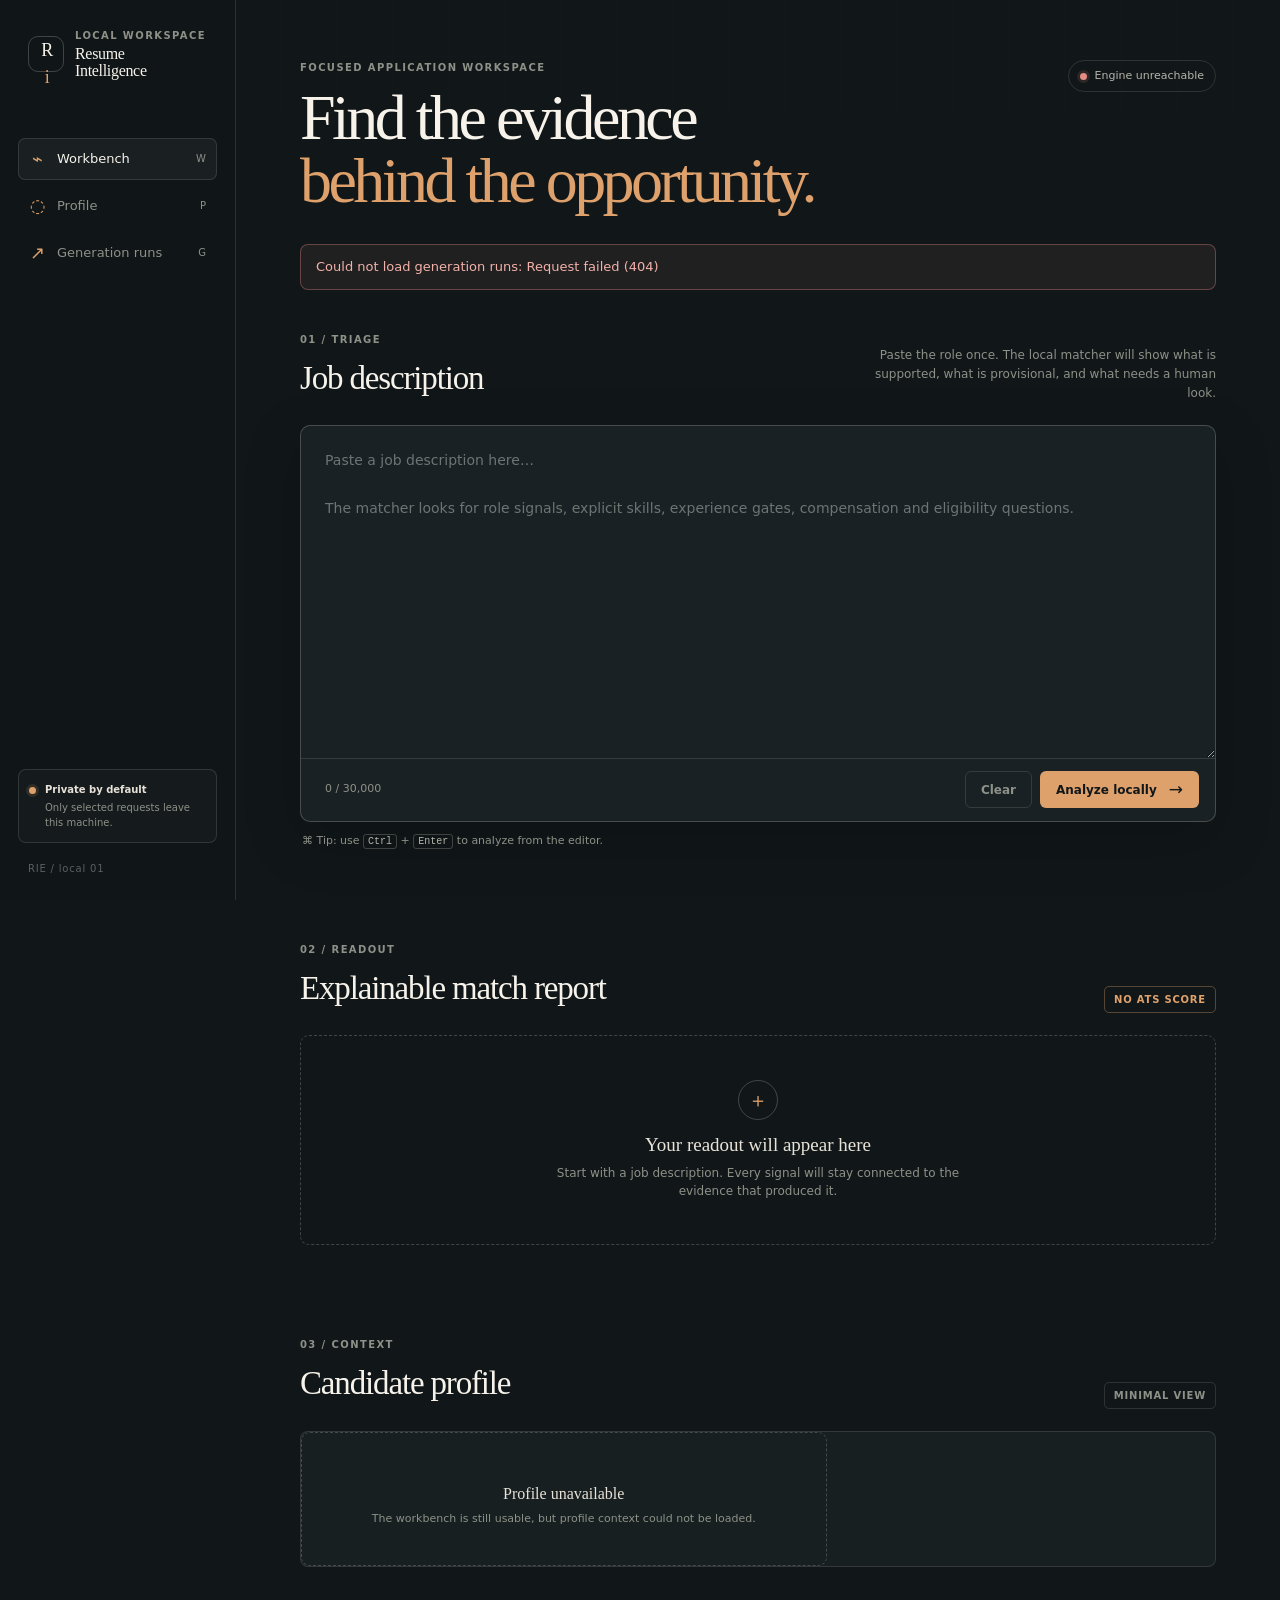
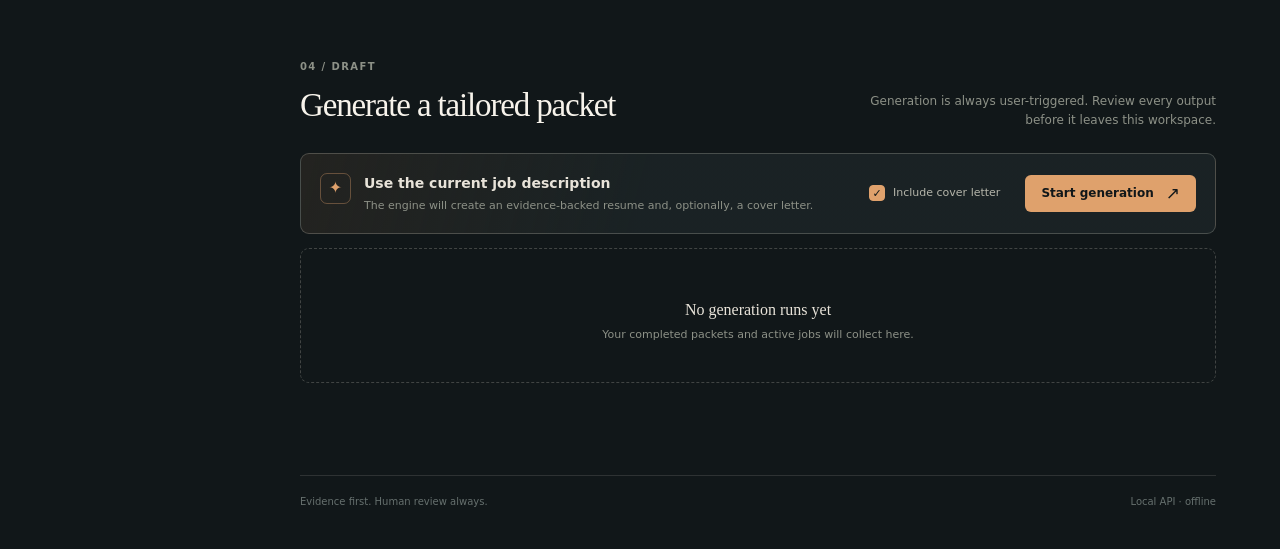
==== web/index.html @ ee282b40 "feat: snapshot October product layer before rie/ re-architecture Full working state: web workbench (" ====
<!doctype html>
<html lang="en">
  <head>
    <meta charset="utf-8" />
    <meta name="viewport" content="width=device-width, initial-scale=1" />
    <meta name="description" content="A local, evidence-backed resume workbench." />
    <title>Resume Intelligence Engine</title>
    <link rel="stylesheet" href="styles.css?v=20261024-4" />
    <script src="app.js?v=20261024-4" defer></script>
  </head>
  <body>
    <a class="skip-link" href="#main-content">Skip to workbench</a>
    <div class="app-shell">
      <aside class="sidebar" aria-label="Workspace navigation">
        <div class="brand-lockup">
          <div class="brand-mark" aria-hidden="true">R<span>i</span></div>
          <div>
            <p class="eyebrow">Local workspace</p>
            <p class="brand-name">Resume<br />Intelligence</p>
          </div>
        </div>

        <nav class="primary-nav" aria-label="Primary">
          <a class="nav-link is-active" href="#workbench" data-scroll-target="workbench">
            <span class="nav-icon" aria-hidden="true">⌁</span>
            <span>Workbench</span>
            <span class="nav-key" aria-hidden="true">W</span>
          </a>
          <a class="nav-link" href="#profile" data-scroll-target="profile">
            <span class="nav-icon" aria-hidden="true">◌</span>
            <span>Profile</span>
            <span class="nav-key" aria-hidden="true">P</span>
          </a>
          <a class="nav-link" href="#runs" data-scroll-target="runs">
            <span class="nav-icon" aria-hidden="true">↗</span>
            <span>Generation runs</span>
            <span class="nav-key" aria-hidden="true">G</span>
          </a>
        </nav>

        <div class="sidebar-foot">
          <div class="privacy-note">
            <span class="status-dot status-dot--quiet" aria-hidden="true"></span>
            <div>
              <p class="label">Private by default</p>
              <p>Only selected requests leave this machine.</p>
            </div>
          </div>
          <p class="sidebar-version">RIE / local 01</p>
        </div>
      </aside>

      <main id="main-content" class="main-content">
        <header class="topbar">
          <div>
            <p class="eyebrow">Focused application workspace</p>
            <h1>Find the evidence<br /><em>behind the opportunity.</em></h1>
          </div>
          <div class="health-pill" id="health-pill" role="status" aria-live="polite">
            <span class="status-dot status-dot--loading" aria-hidden="true"></span>
            <span id="health-label">Checking local engine…</span>
          </div>
        </header>

        <div id="global-message" class="message-region" role="alert" aria-live="assertive" hidden></div>

        <section id="workbench" class="workbench-section" aria-labelledby="workbench-title">
          <div class="section-heading">
            <div>
              <p class="section-index">01 / Triage</p>
              <h2 id="workbench-title">Job description</h2>
            </div>
            <p class="section-aside">Paste the role once. The local matcher will show what is supported, what is provisional, and what needs a human look.</p>
          </div>

          <form id="job-form" class="job-form">
            <label for="job-description" class="sr-only">Job description</label>
            <textarea id="job-description" name="job_description" rows="12" maxlength="30000" placeholder="Paste a job description here…&#10;&#10;The matcher looks for role signals, explicit skills, experience gates, compensation and eligibility questions." required></textarea>
            <div class="form-footer">
              <span class="character-count" id="character-count">0 / 30,000</span>
              <div class="form-actions">
                <button class="button button--quiet" id="clear-job" type="button">Clear</button>
                <button class="button button--primary" id="analyze-button" type="submit">
                  <span>Analyze locally</span>
                  <span class="button-arrow" aria-hidden="true">→</span>
                </button>
              </div>
            </div>
          </form>
          <p class="form-hint"><span aria-hidden="true">⌘</span> Tip: use <kbd>Ctrl</kbd> + <kbd>Enter</kbd> to analyze from the editor.</p>
        </section>

        <section id="match-report" class="report-section" aria-labelledby="report-title">
          <div class="section-heading">
            <div>
              <p class="section-index">02 / Readout</p>
              <h2 id="report-title">Explainable match report</h2>
            </div>
            <span class="section-badge">No ATS score</span>
          </div>
          <div id="report-content" class="report-content">
            <div class="empty-state">
              <div class="empty-glyph" aria-hidden="true">＋</div>
              <h3>Your readout will appear here</h3>
              <p>Start with a job description. Every signal will stay connected to the evidence that produced it.</p>
            </div>
          </div>
        </section>

        <section id="profile" class="profile-section" aria-labelledby="profile-title">
          <div class="section-heading">
            <div>
              <p class="section-index">03 / Context</p>
              <h2 id="profile-title">Candidate profile</h2>
            </div>
            <span class="section-badge section-badge--muted">Minimal view</span>
          </div>
          <div id="profile-content" class="profile-card">
            <div class="loading-line" aria-label="Loading profile"></div>
            <div class="loading-line loading-line--short" aria-hidden="true"></div>
          </div>
        </section>

        <section id="runs" class="runs-section" aria-labelledby="runs-title">
          <div class="section-heading">
            <div>
              <p class="section-index">04 / Draft</p>
              <h2 id="runs-title">Generate a tailored packet</h2>
            </div>
            <p class="section-aside">Generation is always user-triggered. Review every output before it leaves this workspace.</p>
          </div>
          <form id="generation-form" class="generation-card">
            <div class="generation-copy">
              <span class="generation-icon" aria-hidden="true">✦</span>
              <div>
                <h3>Use the current job description</h3>
                <p>The engine will create an evidence-backed resume and, optionally, a cover letter.</p>
              </div>
            </div>
            <label class="check-control">
              <input id="include-cover-letter" type="checkbox" checked />
              <span class="check-box" aria-hidden="true"></span>
              <span>Include cover letter</span>
            </label>
            <button class="button button--primary button--wide" id="generate-button" type="submit">
              <span>Start generation</span>
              <span class="button-arrow" aria-hidden="true">↗</span>
            </button>
          </form>
          <div id="jobs-content" class="jobs-content">
            <div class="empty-state empty-state--compact">
              <h3>No generation runs yet</h3>
              <p>Your completed packets and active jobs will collect here.</p>
            </div>
          </div>
        </section>

        <footer class="app-footer">
          <p>Evidence first. Human review always.</p>
          <p>Local API · <span id="footer-health">waiting for health check</span></p>
        </footer>
      </main>
    </div>
  </body>
</html>
---- web/styles.css ----
:root {
  color-scheme: dark;
  --ink-950: #111719;
  --ink-900: #171e20;
  --ink-850: #1d2628;
  --ink-800: #263133;
  --cream-100: #f7f3eb;
  --cream-200: #e8e3d9;
  --cream-400: #b5b5aa;
  --cream-500: #8d9187;
  --line: rgba(235, 231, 219, 0.13);
  --line-strong: rgba(235, 231, 219, 0.22);
  --warm: #dfa16c;
  --warm-soft: rgba(223, 161, 108, 0.13);
  --green: #7ec39c;
  --yellow: #e3c37d;
  --red: #e58c83;
  --shadow: 0 18px 55px rgba(4, 9, 10, 0.24);
  font-family: Inter, ui-sans-serif, system-ui, -apple-system, BlinkMacSystemFont, "Segoe UI", sans-serif;
  font-synthesis: none;
}

* { box-sizing: border-box; }

html { scroll-behavior: smooth; }

body {
  margin: 0;
  min-width: 320px;
  background: var(--ink-950);
  color: var(--cream-100);
  line-height: 1.5;
  -webkit-font-smoothing: antialiased;
}

body::before {
  content: "";
  position: fixed;
  inset: 0;
  pointer-events: none;
  opacity: 0.26;
  background-image: linear-gradient(rgba(255,255,255,.035) 1px, transparent 1px), linear-gradient(90deg, rgba(255,255,255,.035) 1px, transparent 1px);
  background-size: 56px 56px;
  mask-image: linear-gradient(to bottom, black, transparent 78%);
}

button, textarea, input { font: inherit; }
button { cursor: pointer; }
a { color: inherit; }

.skip-link {
  position: fixed;
  top: 12px;
  left: 12px;
  z-index: 10;
  padding: 8px 12px;
  border-radius: 6px;
  background: var(--cream-100);
  color: var(--ink-950);
  transform: translateY(-150%);
}
.skip-link:focus { transform: translateY(0); }

.app-shell { display: flex; min-height: 100vh; }

.sidebar {
  position: sticky;
  top: 0;
  display: flex;
  flex: 0 0 236px;
  flex-direction: column;
  width: 236px;
  height: 100vh;
  padding: 28px 18px 24px;
  border-right: 1px solid var(--line);
  background: rgba(17, 23, 25, 0.9);
}

.brand-lockup { display: flex; align-items: center; gap: 11px; padding: 0 10px; }
.brand-mark {
  display: grid;
  width: 36px;
  height: 36px;
  place-items: center;
  border: 1px solid var(--line-strong);
  border-radius: 10px;
  color: var(--cream-100);
  font-family: Georgia, serif;
  font-size: 18px;
  letter-spacing: -0.15em;
}
.brand-mark span { color: var(--warm); }
.eyebrow, .section-index { margin: 0; color: var(--cream-500); font-size: 10px; font-weight: 700; letter-spacing: .14em; text-transform: uppercase; }
.brand-name { margin: 3px 0 0; font-family: Georgia, serif; font-size: 16px; line-height: 1.05; letter-spacing: -.02em; }
.primary-nav { display: grid; gap: 5px; margin-top: 58px; }
.nav-link { display: flex; align-items: center; gap: 11px; min-height: 42px; padding: 0 10px; border: 1px solid transparent; border-radius: 7px; color: var(--cream-500); font-size: 13px; text-decoration: none; transition: .2s ease; }
.nav-link:hover, .nav-link:focus-visible { color: var(--cream-100); background: var(--ink-850); }
.nav-link:focus-visible, textarea:focus-visible { outline: 2px solid var(--warm); outline-offset: 3px; }
.nav-link.is-active { border-color: var(--line); color: var(--cream-100); background: rgba(255,255,255,.045); }
.nav-icon { width: 17px; color: var(--warm); font-size: 18px; line-height: 1; text-align: center; }
.nav-key { margin-left: auto; color: var(--cream-500); font-size: 10px; }
.sidebar-foot { margin-top: auto; }
.privacy-note { display: flex; gap: 9px; padding: 12px 10px; border: 1px solid var(--line); border-radius: 8px; background: rgba(255,255,255,.025); }
.privacy-note p { margin: 0; font-size: 10px; color: var(--cream-500); }
.privacy-note .label { margin-bottom: 3px; color: var(--cream-200); font-weight: 700; }
.status-dot { display: inline-block; flex: 0 0 auto; width: 7px; height: 7px; margin-top: 5px; border-radius: 50%; background: var(--green); box-shadow: 0 0 0 3px rgba(126,195,156,.12); }
.status-dot--quiet { background: var(--warm); box-shadow: 0 0 0 3px var(--warm-soft); }
.status-dot--loading { background: var(--yellow); box-shadow: 0 0 0 3px rgba(227,195,125,.12); animation: pulse 1.4s infinite; }
.status-dot--offline, .status-dot--error { background: var(--red); box-shadow: 0 0 0 3px rgba(229,140,131,.13); }
.sidebar-version { margin: 18px 10px 0; color: #596263; font-size: 10px; letter-spacing: .08em; }

.main-content { width: min(100%, 1110px); padding: 60px clamp(22px, 5vw, 76px) 40px; }
.topbar { display: flex; align-items: flex-start; justify-content: space-between; gap: 24px; margin-bottom: 72px; }
h1, h2, h3, p { margin-top: 0; }
h1 { margin: 12px 0 0; max-width: 700px; color: var(--cream-100); font-family: Georgia, "Times New Roman", serif; font-size: clamp(42px, 5vw, 68px); font-weight: 400; line-height: .98; letter-spacing: -.055em; }
h1 em { color: var(--warm); font-style: normal; }
h2 { margin: 7px 0 0; font-family: Georgia, serif; font-size: clamp(24px, 3vw, 33px); font-weight: 400; letter-spacing: -.035em; }
h3 { margin-bottom: 5px; font-size: 14px; font-weight: 650; }
.health-pill { display: flex; align-items: center; gap: 8px; min-height: 32px; padding: 0 11px; border: 1px solid var(--line); border-radius: 20px; color: var(--cream-400); font-size: 11px; white-space: nowrap; }
.health-pill .status-dot { margin-top: 0; }
.message-region { margin: -40px 0 42px; padding: 12px 15px; border: 1px solid rgba(229,140,131,.35); border-radius: 8px; background: rgba(229,140,131,.08); color: #f2b1a9; font-size: 13px; }
.message-region.is-info { border-color: rgba(227,195,125,.35); background: rgba(227,195,125,.08); color: var(--yellow); }

.workbench-section, .report-section, .profile-section, .runs-section { scroll-margin-top: 28px; }
.report-section, .profile-section, .runs-section { margin-top: 92px; }
.section-heading { display: flex; align-items: flex-end; justify-content: space-between; gap: 30px; margin-bottom: 22px; }
.section-aside { max-width: 350px; margin: 0; color: var(--cream-500); font-size: 12px; line-height: 1.6; text-align: right; }
.section-badge { padding: 5px 9px; border: 1px solid rgba(223,161,108,.34); border-radius: 5px; color: var(--warm); font-size: 10px; font-weight: 700; letter-spacing: .08em; text-transform: uppercase; }
.section-badge--muted { border-color: var(--line); color: var(--cream-500); }

.job-form { border: 1px solid var(--line-strong); border-radius: 10px; background: rgba(29,38,40,.76); box-shadow: var(--shadow); overflow: hidden; }
textarea { display: block; width: 100%; min-height: 270px; resize: vertical; padding: 23px 24px; border: 0; outline: 0; background: transparent; color: var(--cream-200); font-size: 14px; line-height: 1.7; }
textarea::placeholder { color: #6d7472; }
textarea:focus { box-shadow: inset 0 0 0 1px var(--warm); }
.form-footer { display: flex; align-items: center; justify-content: space-between; padding: 12px 16px 13px 24px; border-top: 1px solid var(--line); }
.character-count, .form-hint { color: var(--cream-500); font-size: 11px; }
.form-actions { display: flex; gap: 8px; }
.button { display: inline-flex; align-items: center; justify-content: center; gap: 12px; min-height: 37px; padding: 0 15px; border: 1px solid transparent; border-radius: 6px; font-size: 12px; font-weight: 700; transition: .2s ease; }
.button:focus-visible, .check-control:focus-within { outline: 2px solid var(--warm); outline-offset: 3px; }
.button:disabled { cursor: wait; opacity: .58; }
.button--quiet { border-color: var(--line); background: transparent; color: var(--cream-500); }
.button--quiet:hover { border-color: var(--line-strong); color: var(--cream-100); }
.button--primary { background: var(--warm); color: var(--ink-950); }
.button--primary:hover { background: #efb47d; transform: translateY(-1px); }
.button-arrow { font-size: 17px; font-weight: 400; line-height: 1; }
.form-hint { margin: 11px 2px 0; }
kbd { padding: 1px 4px; border: 1px solid var(--line-strong); border-radius: 3px; color: var(--cream-400); font-size: 10px; }

.report-content { min-height: 180px; }
.empty-state { display: grid; min-height: 210px; place-content: center; justify-items: center; padding: 38px 20px; border: 1px dashed var(--line-strong); border-radius: 9px; color: var(--cream-500); text-align: center; }
.empty-state h3 { margin: 11px 0 5px; color: var(--cream-200); font-family: Georgia, serif; font-size: 19px; font-weight: 400; }
.empty-state p { max-width: 420px; margin-bottom: 0; font-size: 12px; }
.empty-glyph { display: grid; width: 40px; height: 40px; place-items: center; border: 1px solid var(--line-strong); border-radius: 50%; color: var(--warm); font-size: 20px; }
.empty-state--compact { min-height: 130px; }
.empty-state--compact h3 { font-size: 16px; }
.empty-state--compact p { font-size: 11px; }
.loading-line { width: 58%; height: 13px; border-radius: 3px; background: linear-gradient(90deg, var(--ink-800), #354143, var(--ink-800)); background-size: 200% 100%; animation: shimmer 1.4s infinite; }
.loading-line--short { width: 35%; margin-top: 11px; }

.report-grid { display: grid; grid-template-columns: repeat(3, 1fr); gap: 10px; margin-bottom: 22px; }
.metric-card { min-height: 104px; padding: 15px; border: 1px solid var(--line); border-radius: 8px; background: rgba(255,255,255,.025); }
.metric-card--warm { border-color: rgba(223,161,108,.3); background: var(--warm-soft); }
.metric-value { display: block; margin-bottom: 6px; color: var(--cream-100); font-family: Georgia, serif; font-size: 31px; line-height: 1; }
.metric-label { color: var(--cream-500); font-size: 11px; }
.report-panels { display: grid; grid-template-columns: 1.12fr .88fr; gap: 12px; }
.panel { padding: 18px; border: 1px solid var(--line); border-radius: 8px; background: rgba(29,38,40,.58); }
.panel-heading { display: flex; align-items: center; justify-content: space-between; gap: 12px; padding-bottom: 13px; border-bottom: 1px solid var(--line); }
.panel-heading h3 { margin: 0; color: var(--cream-200); font-size: 12px; letter-spacing: .02em; }
.panel-note { color: var(--cream-500); font-size: 10px; }
.role-tags, .evidence-tags { display: flex; flex-wrap: wrap; gap: 6px; margin-top: 14px; }
.tag { display: inline-flex; padding: 5px 8px; border: 1px solid var(--line-strong); border-radius: 4px; color: var(--cream-400); font-size: 11px; }
.selection-block { margin-top: 18px; padding-top: 15px; border-top: 1px solid var(--line); }
.selection-block .panel-heading { padding-bottom: 10px; }
.selection-row { display: grid; grid-template-columns: 82px 1fr; gap: 10px; align-items: start; margin-top: 11px; }
.selection-label { padding-top: 5px; color: var(--cream-500); font-size: 10px; text-transform: uppercase; letter-spacing: .08em; }
.selection-row .role-tags { margin-top: 0; }
.selection-suppressed { margin: 13px 0 0; padding-top: 10px; border-top: 1px dashed var(--line); color: var(--yellow); font-size: 10px; line-height: 1.45; }
.requirement-list { display: grid; gap: 8px; margin: 14px 0 0; padding: 0; list-style: none; }
.requirement { padding: 10px; border: 1px solid var(--line); border-radius: 6px; background: rgba(0,0,0,.1); }
.requirement-top { display: flex; align-items: center; justify-content: space-between; gap: 10px; }
.requirement-name { color: var(--cream-200); font-size: 12px; font-weight: 650; }
.status-label { padding: 3px 6px; border-radius: 3px; font-size: 9px; font-weight: 700; letter-spacing: .06em; text-transform: uppercase; }
.status-label--matched { color: var(--green); background: rgba(126,195,156,.12); }
.status-label--partial, .status-label--review { color: var(--yellow); background: rgba(227,195,125,.12); }
.status-label--missing { color: var(--red); background: rgba(229,140,131,.12); }
.evidence-item { margin: 7px 0 0; color: var(--cream-500); font-size: 10px; line-height: 1.45; }
.evidence-path { color: var(--warm); }
.review-list { display: grid; gap: 13px; margin: 14px 0 0; }
.review-item { display: grid; grid-template-columns: 84px 1fr; gap: 10px; margin: 0; }
.review-item dt { color: var(--cream-500); font-size: 10px; }
.review-item dd { margin: 0; color: var(--cream-200); font-size: 11px; }
.review-item dd small { display: block; margin-top: 2px; color: var(--cream-500); font-size: 10px; line-height: 1.45; }

.profile-card { display: grid; grid-template-columns: minmax(0, 1.15fr) minmax(0, .85fr); gap: 0; min-height: 128px; border: 1px solid var(--line); border-radius: 8px; background: rgba(29,38,40,.58); overflow: hidden; }
.profile-main, .profile-meta { padding: 20px; }
.profile-meta { border-left: 1px solid var(--line); }
.profile-name { margin: 0 0 5px; font-family: Georgia, serif; font-size: 24px; font-weight: 400; }
.profile-positioning { max-width: 470px; margin: 0; color: var(--cream-400); font-size: 12px; }
.profile-meta dl { display: grid; gap: 11px; margin: 0; }
.profile-meta dt { color: var(--cream-500); font-size: 10px; text-transform: uppercase; letter-spacing: .09em; }
.profile-meta dd { margin: 2px 0 0; color: var(--cream-200); font-size: 12px; }

.generation-card { display: grid; grid-template-columns: 1fr auto auto; align-items: center; gap: 25px; padding: 19px; border: 1px solid var(--line-strong); border-radius: 9px; background: linear-gradient(105deg, rgba(223,161,108,.09), rgba(29,38,40,.76) 38%); }
.generation-copy { display: flex; align-items: flex-start; gap: 13px; }
.generation-copy h3 { margin: 0 0 4px; color: var(--cream-200); }
.generation-copy p { margin: 0; color: var(--cream-500); font-size: 11px; }
.generation-icon { display: grid; flex: 0 0 31px; width: 31px; height: 31px; place-items: center; border: 1px solid rgba(223,161,108,.36); border-radius: 7px; color: var(--warm); }
.check-control { display: flex; align-items: center; gap: 8px; color: var(--cream-400); font-size: 11px; cursor: pointer; }
.check-control input { position: absolute; opacity: 0; }
.check-box { display: grid; width: 16px; height: 16px; place-items: center; border: 1px solid var(--line-strong); border-radius: 4px; background: var(--ink-800); }
.check-control input:checked + .check-box { border-color: var(--warm); background: var(--warm); }
.check-control input:checked + .check-box::after { content: "✓"; color: var(--ink-950); font-size: 11px; font-weight: 800; }
.button--wide { min-width: 161px; }
.jobs-content { margin-top: 14px; }
.job-run { padding: 18px; border: 1px solid var(--line); border-radius: 8px; background: rgba(29,38,40,.58); }
.job-run + .job-run { margin-top: 9px; }
.job-run-header { display: flex; align-items: center; justify-content: space-between; gap: 12px; }
.job-run-title { margin: 0; color: var(--cream-200); font-size: 13px; }
.job-run-time { color: var(--cream-500); font-size: 10px; }
.progress-track { height: 5px; margin: 15px 0 10px; overflow: hidden; border-radius: 5px; background: var(--ink-800); }
.progress-bar { height: 100%; border-radius: inherit; background: var(--warm); transition: width .4s ease; }
.job-run-detail { margin: 0; color: var(--cream-500); font-size: 11px; }
.result-grid { display: grid; grid-template-columns: repeat(2, 1fr); gap: 9px; margin-top: 15px; }
.result-card { min-height: 84px; padding: 13px; border: 1px solid var(--line); border-radius: 6px; background: rgba(0,0,0,.12); }
.result-card-label { display: block; margin-bottom: 7px; color: var(--cream-500); font-size: 10px; text-transform: uppercase; letter-spacing: .08em; }
.result-card-value { display: block; overflow: hidden; color: var(--cream-200); font-size: 12px; text-overflow: ellipsis; white-space: nowrap; }
.result-card a { color: var(--warm); text-decoration: none; }
.result-card a:hover { text-decoration: underline; }
.artifact-actions { display: flex; flex-wrap: wrap; align-items: center; gap: 9px; }
.artifact-button { padding: 0; border: 0; background: transparent; color: var(--warm); font-size: 11px; font-weight: 700; }
.artifact-button:hover, .artifact-button:focus-visible { color: var(--cream-100); text-decoration: underline; }
.artifact-button:focus-visible { outline: 2px solid var(--warm); outline-offset: 3px; border-radius: 3px; }
.artifact-separator { color: var(--cream-500); font-size: 10px; }
.code-preview { grid-column: 1 / -1; margin-top: 10px; border: 1px solid var(--line); border-radius: 6px; overflow: hidden; background: #0d1214; }
.code-preview[hidden] { display: none; }
.code-preview-toolbar { display: flex; align-items: center; justify-content: space-between; gap: 10px; padding: 8px 10px; border-bottom: 1px solid var(--line); color: var(--cream-500); font-size: 10px; }
.code-preview-toolbar .artifact-button { font-size: 10px; }
.code-preview pre { max-height: 360px; margin: 0; overflow: auto; padding: 14px; color: #d7ddd5; font: 11px/1.6 ui-monospace, SFMono-Regular, Menlo, Consolas, monospace; white-space: pre; tab-size: 2; }
.code-preview code { font: inherit; }
.code-preview.is-error pre { color: var(--red); }
.app-footer { display: flex; justify-content: space-between; gap: 15px; margin-top: 92px; padding-top: 18px; border-top: 1px solid var(--line); color: #66706e; font-size: 10px; }
.app-footer p { margin: 0; }
.sr-only { position: absolute; width: 1px; height: 1px; padding: 0; margin: -1px; overflow: hidden; clip: rect(0,0,0,0); white-space: nowrap; border: 0; }

@keyframes pulse { 50% { opacity: .45; } }
@keyframes shimmer { 0% { background-position: 100% 0; } 100% { background-position: -100% 0; } }

@media (prefers-reduced-motion: reduce) {
  *, *::before, *::after { scroll-behavior: auto !important; animation-duration: .01ms !important; animation-iteration-count: 1 !important; transition-duration: .01ms !important; }
}

@media (max-width: 850px) {
  .sidebar { position: static; flex-basis: 72px; width: 72px; padding: 20px 10px; }
  .brand-lockup { justify-content: center; padding: 0; }
  .brand-lockup > div:last-child, .nav-link span:not(.nav-icon), .sidebar-foot { display: none; }
  .primary-nav { margin-top: 44px; }
  .nav-link { justify-content: center; padding: 0; }
  .nav-key { display: none !important; }
  .main-content { padding-inline: clamp(18px, 4vw, 45px); }
  .topbar { margin-bottom: 58px; }
  .report-panels, .profile-card { grid-template-columns: 1fr; }
  .profile-meta { border-top: 1px solid var(--line); border-left: 0; }
  .generation-card { grid-template-columns: 1fr auto; }
  .generation-card .button { grid-column: 1 / -1; }
}

@media (max-width: 570px) {
  .app-shell { display: block; }
  .sidebar { position: fixed; right: 0; bottom: 0; left: 0; z-index: 5; display: block; width: 100%; height: 58px; padding: 7px 12px; border-top: 1px solid var(--line); border-right: 0; background: rgba(17,23,25,.96); }
  .brand-lockup { display: none; }
  .primary-nav { display: grid; grid-template-columns: repeat(3, 1fr); gap: 5px; height: 44px; margin: 0; }
  .nav-link { min-height: 42px; font-size: 10px; }
  .nav-link span:not(.nav-icon) { display: inline; }
  .nav-icon { font-size: 16px; }
  .main-content { padding: 34px 16px 92px; }
  .topbar { display: block; margin-bottom: 48px; }
  h1 { font-size: clamp(42px, 13vw, 61px); }
  .health-pill { width: max-content; margin-top: 20px; }
  .section-heading { display: block; }
  .section-aside { margin-top: 12px; text-align: left; }
  .section-badge { display: inline-block; margin-top: 12px; }
  .report-grid { grid-template-columns: repeat(3, 1fr); gap: 6px; }
  .metric-card { min-height: 92px; padding: 11px 9px; }
  .metric-value { font-size: 25px; }
  .metric-label { font-size: 9px; }
  .form-footer { align-items: flex-end; padding-left: 16px; }
  .form-actions { flex-direction: column-reverse; }
  .generation-card { display: block; }
  .check-control { margin: 17px 0; }
  .button--wide { width: 100%; }
  .result-grid { grid-template-columns: 1fr; }
  .app-footer { display: block; line-height: 1.8; }
}
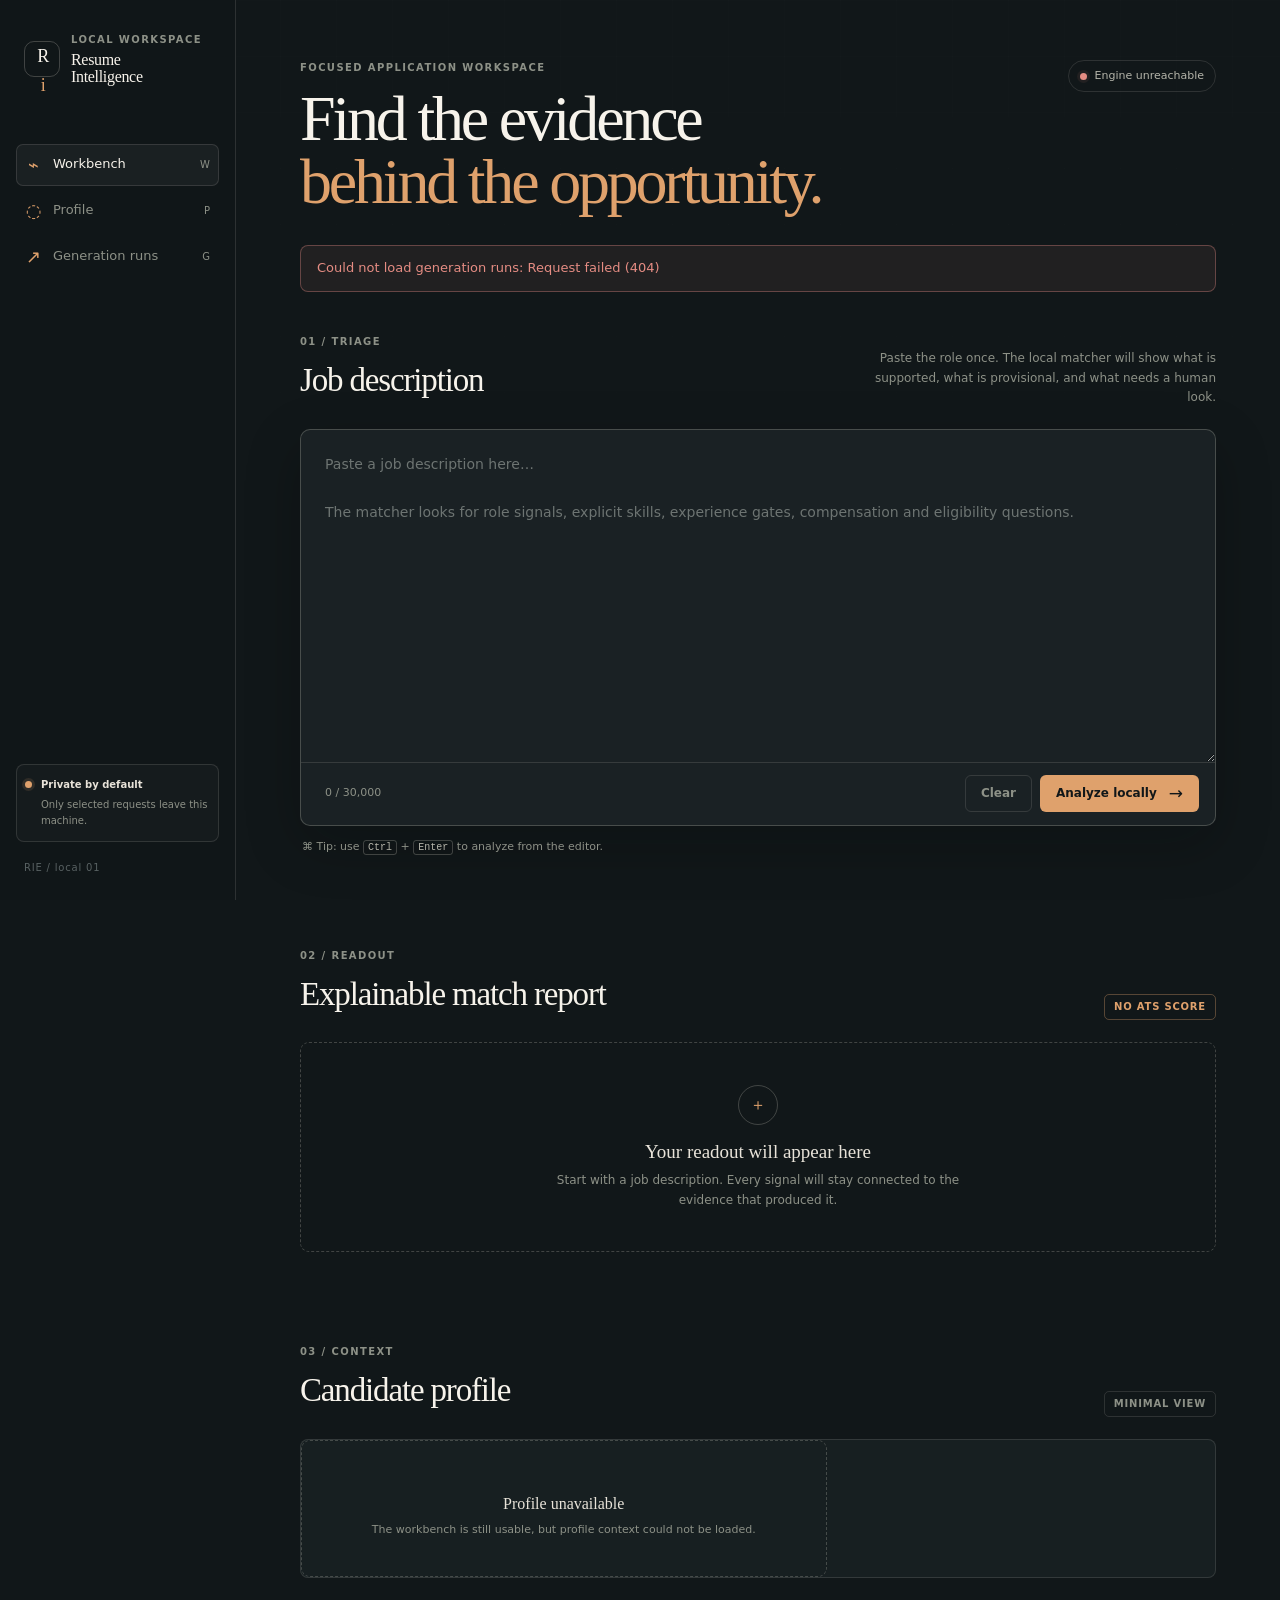
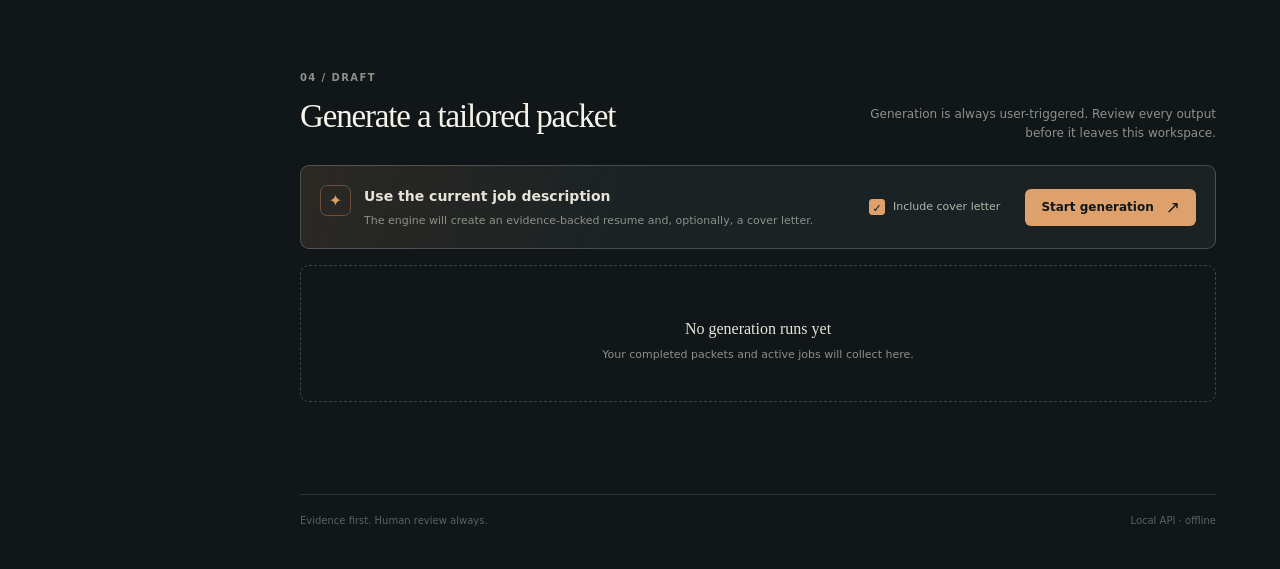
==== commit ef1e784c: "feat: token-driven frontend rebuild of the workbench UI - web/design-tokens.css: single visual sourc" ====
--- a/web/index.html
+++ b/web/index.html
@@ -5,8 +5,9 @@
     <meta name="viewport" content="width=device-width, initial-scale=1" />
     <meta name="description" content="A local, evidence-backed resume workbench." />
     <title>Resume Intelligence Engine</title>
-    <link rel="stylesheet" href="styles.css?v=20261024-4" />
-    <script src="app.js?v=20261024-4" defer></script>
+    <link rel="stylesheet" href="design-tokens.css?v=20261028-1" />
+    <link rel="stylesheet" href="styles.css?v=20261028-1" />
+    <script src="app.js?v=20261028-1" defer></script>
   </head>
   <body>
     <a class="skip-link" href="#main-content">Skip to workbench</a>
--- a/web/design-tokens.css
+++ b/web/design-tokens.css
@@ -0,0 +1,148 @@
+/* ============================================================
+   Resume Intelligence Engine — Design Tokens
+   Single source of truth for every visual decision in the UI.
+   All concrete styles in styles.css reference only these tokens
+   and semantic aliases below; no raw hex/px values in rules.
+   Scale math per ui-design-system generator (modern preset,
+   8pt grid, 1.25 type ratio), tuned to this workbench's identity.
+   ============================================================ */
+
+:root {
+  color-scheme: dark;
+
+  /* ---- Accent (brand) — amber, single accent for all actions ---- */
+  --accent-800: #a86a34;
+  --accent-700: #c47c3d;
+  --accent-500: #dfa16c;   /* base: buttons, links, active nav */
+  --accent-400: #efb47d;   /* hover */
+  --accent-soft: rgba(223, 161, 108, 0.13);  /* tinted fills */
+  --accent-contrast: #111719;  /* text on accent fills */
+
+  /* ---- Ink (surface) scale — warm charcoal ---- */
+  --ink-950: #111719;   /* body background */
+  --ink-900: #171e20;
+  --ink-850: #1d2628;   /* card fill */
+  --ink-850-soft: rgba(29, 38, 40, 0.58);
+  --ink-850-strong: rgba(29, 38, 40, 0.76);
+  --ink-800: #263133;   /* recessed fill: progress track, checkbox */
+  --ink-700: #354143;
+
+  /* ---- Cream (content) scale — warm off-whites ---- */
+  --cream-100: #f7f3eb;  /* strongest text */
+  --cream-200: #e8e3d9;  /* headings on cards */
+  --cream-400: #b5b5aa;  /* secondary body */
+  --cream-500: #8d9187;  /* labels, footnotes */
+  --cream-600: #6d7472;  /* placeholders, disabled */
+  --cream-700: #596263;  /* faintest text */
+
+  /* ---- Semantic status — matched/partial/missing + offline ---- */
+  --ok-500: #7ec39c;
+  --ok-soft: rgba(126, 195, 156, 0.12);
+  --warn-500: #e3c37d;
+  --warn-soft: rgba(227, 195, 125, 0.12);
+  --warn-line: rgba(227, 195, 125, 0.35);
+  --err-500: #e58c83;
+  --err-soft: rgba(229, 140, 131, 0.08);
+  --err-line: rgba(229, 140, 131, 0.35);
+
+  /* ---- Hairlines ---- */
+  --line: rgba(235, 231, 219, 0.13);
+  --line-strong: rgba(235, 231, 219, 0.22);
+
+  /* ---- Elevation (single shadow is enough on dark) ---- */
+  --shadow-card: 0 18px 55px rgba(4, 9, 10, 0.24);
+  --shadow-focus: 0 0 0 3px var(--accent-soft);
+  --shadow-focus-ok: 0 0 0 3px var(--ok-soft);   /* status-dot ok ring */
+
+  /* ---- Typography families ---- */
+  --font-display: Georgia, "Times New Roman", serif;
+  --font-body: Inter, ui-sans-serif, system-ui, -apple-system, BlinkMacSystemFont, "Segoe UI", sans-serif;
+  --font-mono: ui-monospace, SFMono-Regular, Menlo, Consolas, monospace;
+
+  /* ---- Type scale (1.25 ratio; major sizes only) ---- */
+  --text-xs: 10px;
+  --text-sm: 12px;
+  --text-base: 14px;
+  --text-lg: 16px;
+  --text-xl: 19px;
+  --text-h2: clamp(24px, 3vw, 33px);
+  --text-h1: clamp(42px, 5vw, 68px);
+
+  /* Line heights */
+  --leading-tight: 1.05;
+  --leading-snug: 1.3;
+  --leading-body: 1.6;
+  --leading-relaxed: 1.7;
+
+  /* Letter spacing */
+  --tracking-tight: -.05em;
+  --tracking-h2: -.035em;
+  --tracking-caps: .14em;
+
+  /* ---- Spacing scale (4pt sub-grid, 8pt base) ---- */
+  --space-1: 4px;
+  --space-2: 8px;
+  --space-3: 12px;
+  --space-4: 16px;
+  --space-5: 20px;
+  --space-6: 24px;
+  --space-8: 32px;
+  --space-10: 40px;
+  --space-12: 48px;
+  --space-16: 64px;
+  --space-section: 92px;   /* between page sections */
+  --space-top: 60px;       /* top of main content */
+
+  /* ---- Radius ---- */
+  --radius-sm: 3px;
+  --radius-md: 6px;
+  --radius-lg: 8px;
+  --radius-xl: 10px;
+  --radius-badge: 5px;
+  --radius-pill: 20px;
+  --radius-full: 50%;
+
+  /* ---- Borders ---- */
+  --border-thin: 1px;
+
+  /* ---- Control sizing (buttons/inputs) ---- */
+  --control-h: 37px;
+  --control-px: 15px;
+  --control-h-lg: 44px;
+
+  /* ---- Motion ---- */
+  --dur-fast: 150ms;
+  --dur-base: 200ms;
+  --ease: cubic-bezier(0.4, 0, 0.2, 1);
+  --pulse-dur: 1.4s;
+  --shimmer-dur: 1.4s;
+  --poll-interval: 1600ms;   /* referenced in app.js only for docs */
+
+  /* ---- Breakpoints (consumed by media queries) ---- */
+  --bp-narrow: 850px;
+  --bp-phone: 570px;
+
+  /* ---- Composite fill aliases (hover/panel tints, decorative grid) ---- */
+  --tint: rgba(255, 255, 255, 0.045);        /* nav hover wash */
+  --tint-soft: rgba(255, 255, 255, 0.025);   /* panel fill wash */
+  --grid-line: rgba(255, 255, 255, 0.035);   /* body grid overlay */
+  --accent-line: rgba(223, 161, 108, 0.34);  /* accent-tinted hairlines */
+  --code-text: #d7ddd5;                      /* mono preview text */
+
+  /* ---- Font weights ---- */
+  --weight-semibold: 600;
+  --weight-bold: 700;
+  --weight-extrabold: 800;
+
+  /* ---- Z-index ---- */
+  --zi-skip: 10;        /* skip link above content */
+  --zi-mobilebar: 5;    /* fixed bottom nav on phones */
+
+  /* ---- Component size overrides ---- */
+  --text-2xl-name: 24px;   /* profile name */
+  --text-2xl-icon: 16px;   /* mobile nav icons */
+
+  /* ---- Layout widths ---- */
+  --sidebar-w: 236px;
+  --content-w: 1110px;
+}
--- a/web/styles.css
+++ b/web/styles.css
@@ -1,24 +1,8 @@
-:root {
-  color-scheme: dark;
-  --ink-950: #111719;
-  --ink-900: #171e20;
-  --ink-850: #1d2628;
-  --ink-800: #263133;
-  --cream-100: #f7f3eb;
-  --cream-200: #e8e3d9;
-  --cream-400: #b5b5aa;
-  --cream-500: #8d9187;
-  --line: rgba(235, 231, 219, 0.13);
-  --line-strong: rgba(235, 231, 219, 0.22);
-  --warm: #dfa16c;
-  --warm-soft: rgba(223, 161, 108, 0.13);
-  --green: #7ec39c;
-  --yellow: #e3c37d;
-  --red: #e58c83;
-  --shadow: 0 18px 55px rgba(4, 9, 10, 0.24);
-  font-family: Inter, ui-sans-serif, system-ui, -apple-system, BlinkMacSystemFont, "Segoe UI", sans-serif;
-  font-synthesis: none;
-}
+/* ============================================================
+   RIE Workbench — styles
+   Every value comes from design-tokens.css. Same DOM/class-name
+   contract as before the token migration (see DESIGN_SYSTEM.md).
+   ============================================================ */
 
 * { box-sizing: border-box; }
 
@@ -29,17 +13,22 @@
   min-width: 320px;
   background: var(--ink-950);
   color: var(--cream-100);
-  line-height: 1.5;
+  font-family: var(--font-body);
+  line-height: var(--leading-body);
   -webkit-font-smoothing: antialiased;
-}
-
+  font-synthesis: none;
+}
+
+/* Faint construction grid, fading toward the bottom. */
 body::before {
   content: "";
   position: fixed;
   inset: 0;
   pointer-events: none;
   opacity: 0.26;
-  background-image: linear-gradient(rgba(255,255,255,.035) 1px, transparent 1px), linear-gradient(90deg, rgba(255,255,255,.035) 1px, transparent 1px);
+  background-image:
+    linear-gradient(var(--grid-line) 1px, transparent 1px),
+    linear-gradient(90deg, var(--grid-line) 1px, transparent 1px);
   background-size: 56px 56px;
   mask-image: linear-gradient(to bottom, black, transparent 78%);
 }
@@ -50,11 +39,11 @@
 
 .skip-link {
   position: fixed;
-  top: 12px;
-  left: 12px;
-  z-index: 10;
-  padding: 8px 12px;
-  border-radius: 6px;
+  top: var(--space-3);
+  left: var(--space-3);
+  z-index: var(--zi-skip);
+  padding: var(--space-2) var(--space-3);
+  border-radius: var(--radius-md);
   background: var(--cream-100);
   color: var(--ink-950);
   transform: translateY(-150%);
@@ -63,194 +52,600 @@
 
 .app-shell { display: flex; min-height: 100vh; }
 
+/* ---- Sidebar ------------------------------------------------------------ */
+
 .sidebar {
   position: sticky;
   top: 0;
   display: flex;
-  flex: 0 0 236px;
+  flex: 0 0 var(--sidebar-w);
   flex-direction: column;
-  width: 236px;
+  width: var(--sidebar-w);
   height: 100vh;
-  padding: 28px 18px 24px;
-  border-right: 1px solid var(--line);
+  padding: var(--space-8) var(--space-4) var(--space-6);
+  border-right: var(--border-thin) solid var(--line);
   background: rgba(17, 23, 25, 0.9);
 }
 
-.brand-lockup { display: flex; align-items: center; gap: 11px; padding: 0 10px; }
+.brand-lockup { display: flex; align-items: center; gap: 11px; padding: 0 var(--space-2); }
 .brand-mark {
   display: grid;
   width: 36px;
   height: 36px;
   place-items: center;
-  border: 1px solid var(--line-strong);
-  border-radius: 10px;
+  border: var(--border-thin) solid var(--line-strong);
+  border-radius: var(--radius-xl);
   color: var(--cream-100);
-  font-family: Georgia, serif;
+  font-family: var(--font-display);
   font-size: 18px;
   letter-spacing: -0.15em;
 }
-.brand-mark span { color: var(--warm); }
-.eyebrow, .section-index { margin: 0; color: var(--cream-500); font-size: 10px; font-weight: 700; letter-spacing: .14em; text-transform: uppercase; }
-.brand-name { margin: 3px 0 0; font-family: Georgia, serif; font-size: 16px; line-height: 1.05; letter-spacing: -.02em; }
-.primary-nav { display: grid; gap: 5px; margin-top: 58px; }
-.nav-link { display: flex; align-items: center; gap: 11px; min-height: 42px; padding: 0 10px; border: 1px solid transparent; border-radius: 7px; color: var(--cream-500); font-size: 13px; text-decoration: none; transition: .2s ease; }
-.nav-link:hover, .nav-link:focus-visible { color: var(--cream-100); background: var(--ink-850); }
-.nav-link:focus-visible, textarea:focus-visible { outline: 2px solid var(--warm); outline-offset: 3px; }
-.nav-link.is-active { border-color: var(--line); color: var(--cream-100); background: rgba(255,255,255,.045); }
-.nav-icon { width: 17px; color: var(--warm); font-size: 18px; line-height: 1; text-align: center; }
-.nav-key { margin-left: auto; color: var(--cream-500); font-size: 10px; }
+.brand-mark span { color: var(--accent-500); }
+
+.eyebrow, .section-index {
+  margin: 0;
+  color: var(--cream-500);
+  font-size: var(--text-xs);
+  font-weight: var(--weight-bold);
+  letter-spacing: var(--tracking-caps);
+  text-transform: uppercase;
+}
+.brand-name {
+  margin: var(--space-1) 0 0;
+  font-family: var(--font-display);
+  font-size: var(--text-lg);
+  line-height: var(--leading-tight);
+  letter-spacing: -0.02em;
+}
+
+.primary-nav { display: grid; gap: var(--space-1); margin-top: 58px; }
+.nav-link {
+  display: flex;
+  align-items: center;
+  gap: 11px;
+  min-height: 42px;
+  padding: 0 var(--space-2);
+  border: var(--border-thin) solid transparent;
+  border-radius: 7px;
+  color: var(--cream-500);
+  font-size: 13px;
+  text-decoration: none;
+  transition: color var(--dur-base) var(--ease), background-color var(--dur-base) var(--ease), border-color var(--dur-base) var(--ease);
+}
+.nav-link:hover { color: var(--cream-100); background: var(--ink-850); }
+.nav-link.is-active { border-color: var(--line); color: var(--cream-100); background: var(--tint); }
+.nav-icon { width: 17px; color: var(--accent-500); font-size: 18px; line-height: 1; text-align: center; }
+.nav-key { margin-left: auto; color: var(--cream-500); font-size: var(--text-xs); }
+
 .sidebar-foot { margin-top: auto; }
-.privacy-note { display: flex; gap: 9px; padding: 12px 10px; border: 1px solid var(--line); border-radius: 8px; background: rgba(255,255,255,.025); }
-.privacy-note p { margin: 0; font-size: 10px; color: var(--cream-500); }
-.privacy-note .label { margin-bottom: 3px; color: var(--cream-200); font-weight: 700; }
-.status-dot { display: inline-block; flex: 0 0 auto; width: 7px; height: 7px; margin-top: 5px; border-radius: 50%; background: var(--green); box-shadow: 0 0 0 3px rgba(126,195,156,.12); }
-.status-dot--quiet { background: var(--warm); box-shadow: 0 0 0 3px var(--warm-soft); }
-.status-dot--loading { background: var(--yellow); box-shadow: 0 0 0 3px rgba(227,195,125,.12); animation: pulse 1.4s infinite; }
-.status-dot--offline, .status-dot--error { background: var(--red); box-shadow: 0 0 0 3px rgba(229,140,131,.13); }
-.sidebar-version { margin: 18px 10px 0; color: #596263; font-size: 10px; letter-spacing: .08em; }
-
-.main-content { width: min(100%, 1110px); padding: 60px clamp(22px, 5vw, 76px) 40px; }
-.topbar { display: flex; align-items: flex-start; justify-content: space-between; gap: 24px; margin-bottom: 72px; }
+.privacy-note {
+  display: flex;
+  gap: 9px;
+  padding: var(--space-3) var(--space-2);
+  border: var(--border-thin) solid var(--line);
+  border-radius: var(--radius-lg);
+  background: var(--tint-soft);
+}
+.privacy-note p { margin: 0; font-size: var(--text-xs); color: var(--cream-500); }
+.privacy-note .label { margin-bottom: var(--space-1); color: var(--cream-200); font-weight: var(--weight-bold); }
+
+/* ---- Status dots --------------------------------------------------------- */
+
+.status-dot {
+  display: inline-block;
+  flex: 0 0 auto;
+  width: 7px;
+  height: 7px;
+  margin-top: var(--space-1);
+  border-radius: var(--radius-full);
+  background: var(--ok-500);
+  box-shadow: var(--shadow-focus-ok));
+}
+.status-dot--quiet { background: var(--accent-500); box-shadow: 0 0 0 3px var(--accent-soft); }
+.status-dot--loading {
+  background: var(--warn-500);
+  box-shadow: 0 0 0 3px var(--warn-soft);
+  animation: pulse var(--pulse-dur) infinite;
+}
+.status-dot--offline, .status-dot--error { background: var(--err-500); box-shadow: 0 0 0 3px var(--err-soft); }
+
+.sidebar-version {
+  margin: calc(var(--space-4) + 2px) var(--space-2) 0;
+  color: var(--cream-700);
+  font-size: var(--text-xs);
+  letter-spacing: 0.08em;
+}
+
+/* ---- Main column ---------------------------------------------------------- */
+
+.main-content { width: min(100%, var(--content-w)); padding: var(--space-top) clamp(22px, 5vw, 76px) var(--space-10); }
+
+.topbar { display: flex; align-items: flex-start; justify-content: space-between; gap: var(--space-6); margin-bottom: 72px; }
+
 h1, h2, h3, p { margin-top: 0; }
-h1 { margin: 12px 0 0; max-width: 700px; color: var(--cream-100); font-family: Georgia, "Times New Roman", serif; font-size: clamp(42px, 5vw, 68px); font-weight: 400; line-height: .98; letter-spacing: -.055em; }
-h1 em { color: var(--warm); font-style: normal; }
-h2 { margin: 7px 0 0; font-family: Georgia, serif; font-size: clamp(24px, 3vw, 33px); font-weight: 400; letter-spacing: -.035em; }
-h3 { margin-bottom: 5px; font-size: 14px; font-weight: 650; }
-.health-pill { display: flex; align-items: center; gap: 8px; min-height: 32px; padding: 0 11px; border: 1px solid var(--line); border-radius: 20px; color: var(--cream-400); font-size: 11px; white-space: nowrap; }
+h1 {
+  margin: var(--space-3) 0 0;
+  max-width: 700px;
+  color: var(--cream-100);
+  font-family: var(--font-display);
+  font-size: var(--text-h1);
+  font-weight: 400;
+  line-height: 0.98;
+  letter-spacing: var(--tracking-tight);
+}
+h1 em { color: var(--accent-500); font-style: normal; }
+h2 {
+  margin: var(--space-1) 0 0;
+  font-family: var(--font-display);
+  font-size: var(--text-h2);
+  font-weight: 400;
+  letter-spacing: var(--tracking-h2);
+}
+h3 { margin-bottom: var(--space-1); font-size: var(--text-base); font-weight: var(--weight-semibold); }
+
+.health-pill {
+  display: flex;
+  align-items: center;
+  gap: var(--space-2);
+  min-height: 32px;
+  padding: 0 11px;
+  border: var(--border-thin) solid var(--line);
+  border-radius: var(--radius-pill);
+  color: var(--cream-400);
+  font-size: 11px;
+  white-space: nowrap;
+}
 .health-pill .status-dot { margin-top: 0; }
-.message-region { margin: -40px 0 42px; padding: 12px 15px; border: 1px solid rgba(229,140,131,.35); border-radius: 8px; background: rgba(229,140,131,.08); color: #f2b1a9; font-size: 13px; }
-.message-region.is-info { border-color: rgba(227,195,125,.35); background: rgba(227,195,125,.08); color: var(--yellow); }
+
+/* ---- Global message --------------------------------------------------- */
+
+.message-region {
+  margin: calc(var(--space-10) * -1) 0 42px;
+  padding: var(--space-3) var(--space-4);
+  border: var(--border-thin) solid var(--err-line);
+  border-radius: var(--radius-lg);
+  background: var(--err-soft);
+  color: var(--err-500);
+  font-size: 13px;
+}
+.message-region.is-info { border-color: var(--warn-line); background: var(--warn-soft); color: var(--warn-500); }
+
+/* ---- Section rhythm ----------------------------------------------------- */
 
 .workbench-section, .report-section, .profile-section, .runs-section { scroll-margin-top: 28px; }
-.report-section, .profile-section, .runs-section { margin-top: 92px; }
-.section-heading { display: flex; align-items: flex-end; justify-content: space-between; gap: 30px; margin-bottom: 22px; }
-.section-aside { max-width: 350px; margin: 0; color: var(--cream-500); font-size: 12px; line-height: 1.6; text-align: right; }
-.section-badge { padding: 5px 9px; border: 1px solid rgba(223,161,108,.34); border-radius: 5px; color: var(--warm); font-size: 10px; font-weight: 700; letter-spacing: .08em; text-transform: uppercase; }
+.report-section, .profile-section, .runs-section { margin-top: var(--space-section); }
+
+.section-heading {
+  display: flex;
+  align-items: flex-end;
+  justify-content: space-between;
+  gap: 30px;
+  margin-bottom: 22px;
+}
+.section-aside {
+  max-width: 350px;
+  margin: 0;
+  color: var(--cream-500);
+  font-size: var(--text-sm);
+  line-height: var(--leading-body);
+  text-align: right;
+}
+.section-badge {
+  padding: var(--space-1) 9px;
+  border: var(--border-thin) solid var(--accent-line);
+  border-radius: var(--radius-badge);
+  color: var(--accent-500);
+  font-size: var(--text-xs);
+  font-weight: var(--weight-bold);
+  letter-spacing: 0.08em;
+  text-transform: uppercase;
+}
 .section-badge--muted { border-color: var(--line); color: var(--cream-500); }
 
-.job-form { border: 1px solid var(--line-strong); border-radius: 10px; background: rgba(29,38,40,.76); box-shadow: var(--shadow); overflow: hidden; }
-textarea { display: block; width: 100%; min-height: 270px; resize: vertical; padding: 23px 24px; border: 0; outline: 0; background: transparent; color: var(--cream-200); font-size: 14px; line-height: 1.7; }
-textarea::placeholder { color: #6d7472; }
-textarea:focus { box-shadow: inset 0 0 0 1px var(--warm); }
-.form-footer { display: flex; align-items: center; justify-content: space-between; padding: 12px 16px 13px 24px; border-top: 1px solid var(--line); }
+/* ---- Job form ------------------------------------------------------------ */
+
+.job-form {
+  border: var(--border-thin) solid var(--line-strong);
+  border-radius: var(--radius-xl);
+  background: var(--ink-850-strong);
+  box-shadow: var(--shadow-card);
+  overflow: hidden;
+}
+textarea {
+  display: block;
+  width: 100%;
+  min-height: 270px;
+  resize: vertical;
+  padding: 23px 24px;
+  border: 0;
+  outline: 0;
+  background: transparent;
+  color: var(--cream-200);
+  font-size: var(--text-base);
+  line-height: var(--leading-relaxed);
+}
+textarea::placeholder { color: var(--cream-600); }
+textarea:focus { box-shadow: inset 0 0 0 1px var(--accent-500); }
+
+.form-footer {
+  display: flex;
+  align-items: center;
+  justify-content: space-between;
+  padding: var(--space-3) var(--space-4) 13px var(--space-6);
+  border-top: var(--border-thin) solid var(--line);
+}
 .character-count, .form-hint { color: var(--cream-500); font-size: 11px; }
-.form-actions { display: flex; gap: 8px; }
-.button { display: inline-flex; align-items: center; justify-content: center; gap: 12px; min-height: 37px; padding: 0 15px; border: 1px solid transparent; border-radius: 6px; font-size: 12px; font-weight: 700; transition: .2s ease; }
-.button:focus-visible, .check-control:focus-within { outline: 2px solid var(--warm); outline-offset: 3px; }
-.button:disabled { cursor: wait; opacity: .58; }
+
+.form-actions { display: flex; gap: var(--space-2); }
+
+/* ---- Buttons ---------------------------------------------------------- */
+
+.button {
+  display: inline-flex;
+  align-items: center;
+  justify-content: center;
+  gap: var(--space-3);
+  min-height: var(--control-h);
+  padding: 0 var(--control-px);
+  border: var(--border-thin) solid transparent;
+  border-radius: var(--radius-md);
+  font-size: var(--text-sm);
+  font-weight: var(--weight-bold);
+  transition: background-color var(--dur-base) var(--ease), border-color var(--dur-base) var(--ease), color var(--dur-base) var(--ease), transform var(--dur-base) var(--ease);
+}
+.button:disabled { cursor: wait; opacity: 0.58; }
 .button--quiet { border-color: var(--line); background: transparent; color: var(--cream-500); }
 .button--quiet:hover { border-color: var(--line-strong); color: var(--cream-100); }
-.button--primary { background: var(--warm); color: var(--ink-950); }
-.button--primary:hover { background: #efb47d; transform: translateY(-1px); }
+.button--primary { background: var(--accent-500); color: var(--accent-contrast); }
+.button--primary:hover { background: var(--accent-400); transform: translateY(-1px); }
 .button-arrow { font-size: 17px; font-weight: 400; line-height: 1; }
-.form-hint { margin: 11px 2px 0; }
-kbd { padding: 1px 4px; border: 1px solid var(--line-strong); border-radius: 3px; color: var(--cream-400); font-size: 10px; }
+
+.form-hint { margin: var(--space-3) 2px 0; }
+kbd {
+  padding: 1px var(--space-1);
+  border: var(--border-thin) solid var(--line-strong);
+  border-radius: var(--radius-sm);
+  color: var(--cream-400);
+  font-size: var(--text-xs);
+}
+
+/* ---- Empty / loading states --------------------------------------------- */
 
 .report-content { min-height: 180px; }
-.empty-state { display: grid; min-height: 210px; place-content: center; justify-items: center; padding: 38px 20px; border: 1px dashed var(--line-strong); border-radius: 9px; color: var(--cream-500); text-align: center; }
-.empty-state h3 { margin: 11px 0 5px; color: var(--cream-200); font-family: Georgia, serif; font-size: 19px; font-weight: 400; }
-.empty-state p { max-width: 420px; margin-bottom: 0; font-size: 12px; }
-.empty-glyph { display: grid; width: 40px; height: 40px; place-items: center; border: 1px solid var(--line-strong); border-radius: 50%; color: var(--warm); font-size: 20px; }
+.empty-state {
+  display: grid;
+  min-height: 210px;
+  place-content: center;
+  justify-items: center;
+  padding: 38px var(--space-5);
+  border: var(--border-thin) dashed var(--line-strong);
+  border-radius: 9px;
+  color: var(--cream-500);
+  text-align: center;
+}
+.empty-state h3 {
+  margin: var(--space-3) 0 var(--space-1);
+  color: var(--cream-200);
+  font-family: var(--font-display);
+  font-size: var(--text-xl);
+  font-weight: 400;
+}
+.empty-state p { max-width: 420px; margin-bottom: 0; font-size: var(--text-sm); }
+.empty-glyph {
+  display: grid;
+  width: 40px;
+  height: 40px;
+  place-items: center;
+  border: var(--border-thin) solid var(--line-strong);
+  border-radius: var(--radius-full);
+  color: var(--accent-500);
+  font-size: var(--text-lg);
+}
 .empty-state--compact { min-height: 130px; }
-.empty-state--compact h3 { font-size: 16px; }
+.empty-state--compact h3 { font-size: var(--text-lg); }
 .empty-state--compact p { font-size: 11px; }
-.loading-line { width: 58%; height: 13px; border-radius: 3px; background: linear-gradient(90deg, var(--ink-800), #354143, var(--ink-800)); background-size: 200% 100%; animation: shimmer 1.4s infinite; }
-.loading-line--short { width: 35%; margin-top: 11px; }
-
-.report-grid { display: grid; grid-template-columns: repeat(3, 1fr); gap: 10px; margin-bottom: 22px; }
-.metric-card { min-height: 104px; padding: 15px; border: 1px solid var(--line); border-radius: 8px; background: rgba(255,255,255,.025); }
-.metric-card--warm { border-color: rgba(223,161,108,.3); background: var(--warm-soft); }
-.metric-value { display: block; margin-bottom: 6px; color: var(--cream-100); font-family: Georgia, serif; font-size: 31px; line-height: 1; }
+
+.loading-line {
+  width: 58%;
+  height: 13px;
+  border-radius: var(--radius-sm);
+  background: linear-gradient(90deg, var(--ink-800), var(--ink-700), var(--ink-800));
+  background-size: 200% 100%;
+  animation: shimmer var(--shimmer-dur) infinite;
+}
+.loading-line--short { width: 35%; margin-top: var(--space-3); }
+
+/* ---- Match report ---------------------------------------------------------- */
+
+.report-grid { display: grid; grid-template-columns: repeat(3, 1fr); gap: var(--space-2); margin-bottom: 22px; }
+.metric-card {
+  min-height: 104px;
+  padding: var(--space-4);
+  border: var(--border-thin) solid var(--line);
+  border-radius: var(--radius-lg);
+  background: var(--tint-soft);
+}
+.metric-card--warm { border-color: var(--accent-line); background: var(--accent-soft); }
+.metric-value {
+  display: block;
+  margin-bottom: var(--space-2);
+  color: var(--cream-100);
+  font-family: var(--font-display);
+  font-size: 31px;
+  line-height: 1;
+}
 .metric-label { color: var(--cream-500); font-size: 11px; }
-.report-panels { display: grid; grid-template-columns: 1.12fr .88fr; gap: 12px; }
-.panel { padding: 18px; border: 1px solid var(--line); border-radius: 8px; background: rgba(29,38,40,.58); }
-.panel-heading { display: flex; align-items: center; justify-content: space-between; gap: 12px; padding-bottom: 13px; border-bottom: 1px solid var(--line); }
-.panel-heading h3 { margin: 0; color: var(--cream-200); font-size: 12px; letter-spacing: .02em; }
-.panel-note { color: var(--cream-500); font-size: 10px; }
-.role-tags, .evidence-tags { display: flex; flex-wrap: wrap; gap: 6px; margin-top: 14px; }
-.tag { display: inline-flex; padding: 5px 8px; border: 1px solid var(--line-strong); border-radius: 4px; color: var(--cream-400); font-size: 11px; }
-.selection-block { margin-top: 18px; padding-top: 15px; border-top: 1px solid var(--line); }
-.selection-block .panel-heading { padding-bottom: 10px; }
-.selection-row { display: grid; grid-template-columns: 82px 1fr; gap: 10px; align-items: start; margin-top: 11px; }
-.selection-label { padding-top: 5px; color: var(--cream-500); font-size: 10px; text-transform: uppercase; letter-spacing: .08em; }
+
+.report-panels { display: grid; grid-template-columns: 1.12fr 0.88fr; gap: var(--space-3); }
+.panel {
+  padding: calc(var(--space-4) + 2px);
+  border: var(--border-thin) solid var(--line);
+  border-radius: var(--radius-lg);
+  background: var(--ink-850-soft);
+}
+.panel-heading {
+  display: flex;
+  align-items: center;
+  justify-content: space-between;
+  gap: var(--space-3);
+  padding-bottom: 13px;
+  border-bottom: var(--border-thin) solid var(--line);
+}
+.panel-heading h3 { margin: 0; color: var(--cream-200); font-size: var(--text-sm); letter-spacing: 0.02em; }
+.panel-note { color: var(--cream-500); font-size: var(--text-xs); }
+
+.role-tags, .evidence-tags { display: flex; flex-wrap: wrap; gap: var(--space-2); margin-top: var(--space-4); }
+.tag {
+  display: inline-flex;
+  padding: var(--space-1) var(--space-2);
+  border: var(--border-thin) solid var(--line-strong);
+  border-radius: var(--radius-sm);
+  color: var(--cream-400);
+  font-size: 11px;
+}
+
+.selection-block { margin-top: calc(var(--space-4) + 2px); padding-top: var(--space-4); border-top: var(--border-thin) solid var(--line); }
+.selection-block .panel-heading { padding-bottom: var(--space-2); }
+.selection-row {
+  display: grid;
+  grid-template-columns: 82px 1fr;
+  gap: var(--space-2);
+  align-items: start;
+  margin-top: 11px;
+}
+.selection-label {
+  padding-top: var(--space-1);
+  color: var(--cream-500);
+  font-size: var(--text-xs);
+  text-transform: uppercase;
+  letter-spacing: 0.08em;
+}
 .selection-row .role-tags { margin-top: 0; }
-.selection-suppressed { margin: 13px 0 0; padding-top: 10px; border-top: 1px dashed var(--line); color: var(--yellow); font-size: 10px; line-height: 1.45; }
-.requirement-list { display: grid; gap: 8px; margin: 14px 0 0; padding: 0; list-style: none; }
-.requirement { padding: 10px; border: 1px solid var(--line); border-radius: 6px; background: rgba(0,0,0,.1); }
-.requirement-top { display: flex; align-items: center; justify-content: space-between; gap: 10px; }
-.requirement-name { color: var(--cream-200); font-size: 12px; font-weight: 650; }
-.status-label { padding: 3px 6px; border-radius: 3px; font-size: 9px; font-weight: 700; letter-spacing: .06em; text-transform: uppercase; }
-.status-label--matched { color: var(--green); background: rgba(126,195,156,.12); }
-.status-label--partial, .status-label--review { color: var(--yellow); background: rgba(227,195,125,.12); }
-.status-label--missing { color: var(--red); background: rgba(229,140,131,.12); }
-.evidence-item { margin: 7px 0 0; color: var(--cream-500); font-size: 10px; line-height: 1.45; }
-.evidence-path { color: var(--warm); }
-.review-list { display: grid; gap: 13px; margin: 14px 0 0; }
-.review-item { display: grid; grid-template-columns: 84px 1fr; gap: 10px; margin: 0; }
-.review-item dt { color: var(--cream-500); font-size: 10px; }
+.selection-suppressed {
+  margin: 13px 0 0;
+  padding-top: var(--space-2);
+  border-top: var(--border-thin) dashed var(--line);
+  color: var(--warn-500);
+  font-size: var(--text-xs);
+  line-height: 1.45;
+}
+
+.requirement-list { display: grid; gap: var(--space-2); margin: var(--space-4) 0 0; padding: 0; list-style: none; }
+.requirement {
+  padding: var(--space-2);
+  border: var(--border-thin) solid var(--line);
+  border-radius: var(--radius-md);
+  background: rgba(0, 0, 0, 0.1);
+}
+.requirement-top { display: flex; align-items: center; justify-content: space-between; gap: var(--space-2); }
+.requirement-name { color: var(--cream-200); font-size: var(--text-sm); font-weight: var(--weight-semibold); }
+
+.status-label {
+  padding: var(--space-1) var(--space-2);
+  border-radius: var(--radius-sm);
+  font-size: 9px;
+  font-weight: var(--weight-bold);
+  letter-spacing: 0.06em;
+  text-transform: uppercase;
+}
+.status-label--matched { color: var(--ok-500); background: var(--ok-soft); }
+.status-label--partial, .status-label--review { color: var(--warn-500); background: var(--warn-soft); }
+.status-label--missing { color: var(--err-500); background: var(--err-soft); }
+
+.evidence-item { margin: 7px 0 0; color: var(--cream-500); font-size: var(--text-xs); line-height: 1.45; }
+.evidence-path { color: var(--accent-500); }
+
+.review-list { display: grid; gap: 13px; margin: var(--space-4) 0 0; }
+.review-item { display: grid; grid-template-columns: 84px 1fr; gap: var(--space-2); margin: 0; }
+.review-item dt { color: var(--cream-500); font-size: var(--text-xs); }
 .review-item dd { margin: 0; color: var(--cream-200); font-size: 11px; }
-.review-item dd small { display: block; margin-top: 2px; color: var(--cream-500); font-size: 10px; line-height: 1.45; }
-
-.profile-card { display: grid; grid-template-columns: minmax(0, 1.15fr) minmax(0, .85fr); gap: 0; min-height: 128px; border: 1px solid var(--line); border-radius: 8px; background: rgba(29,38,40,.58); overflow: hidden; }
-.profile-main, .profile-meta { padding: 20px; }
-.profile-meta { border-left: 1px solid var(--line); }
-.profile-name { margin: 0 0 5px; font-family: Georgia, serif; font-size: 24px; font-weight: 400; }
-.profile-positioning { max-width: 470px; margin: 0; color: var(--cream-400); font-size: 12px; }
+.review-item dd small { display: block; margin-top: 2px; color: var(--cream-500); font-size: var(--text-xs); line-height: 1.45; }
+
+/* ---- Profile -------------------------------------------------------------- */
+
+.profile-card {
+  display: grid;
+  grid-template-columns: minmax(0, 1.15fr) minmax(0, 0.85fr);
+  gap: 0;
+  min-height: 128px;
+  border: var(--border-thin) solid var(--line);
+  border-radius: var(--radius-lg);
+  background: var(--ink-850-soft);
+  overflow: hidden;
+}
+.profile-main, .profile-meta { padding: var(--space-5); }
+.profile-meta { border-left: var(--border-thin) solid var(--line); }
+.profile-name { margin: 0 0 var(--space-1); font-family: var(--font-display); font-size: var(--text-2xl-name); font-weight: 400; }
+.profile-positioning { max-width: 470px; margin: 0; color: var(--cream-400); font-size: var(--text-sm); }
 .profile-meta dl { display: grid; gap: 11px; margin: 0; }
-.profile-meta dt { color: var(--cream-500); font-size: 10px; text-transform: uppercase; letter-spacing: .09em; }
-.profile-meta dd { margin: 2px 0 0; color: var(--cream-200); font-size: 12px; }
-
-.generation-card { display: grid; grid-template-columns: 1fr auto auto; align-items: center; gap: 25px; padding: 19px; border: 1px solid var(--line-strong); border-radius: 9px; background: linear-gradient(105deg, rgba(223,161,108,.09), rgba(29,38,40,.76) 38%); }
+.profile-meta dt { color: var(--cream-500); font-size: var(--text-xs); text-transform: uppercase; letter-spacing: 0.09em; }
+.profile-meta dd { margin: 2px 0 0; color: var(--cream-200); font-size: var(--text-sm); }
+
+/* ---- Generation card & runs ------------------------------------------------- */
+
+.generation-card {
+  display: grid;
+  grid-template-columns: 1fr auto auto;
+  align-items: center;
+  gap: 25px;
+  padding: 19px;
+  border: var(--border-thin) solid var(--line-strong);
+  border-radius: 9px;
+  background: linear-gradient(105deg, var(--accent-soft), var(--ink-850-strong) 38%);
+}
 .generation-copy { display: flex; align-items: flex-start; gap: 13px; }
-.generation-copy h3 { margin: 0 0 4px; color: var(--cream-200); }
+.generation-copy h3 { margin: 0 0 var(--space-1); color: var(--cream-200); }
 .generation-copy p { margin: 0; color: var(--cream-500); font-size: 11px; }
-.generation-icon { display: grid; flex: 0 0 31px; width: 31px; height: 31px; place-items: center; border: 1px solid rgba(223,161,108,.36); border-radius: 7px; color: var(--warm); }
-.check-control { display: flex; align-items: center; gap: 8px; color: var(--cream-400); font-size: 11px; cursor: pointer; }
+.generation-icon {
+  display: grid;
+  flex: 0 0 31px;
+  width: 31px;
+  height: 31px;
+  place-items: center;
+  border: var(--border-thin) solid var(--accent-line);
+  border-radius: 7px;
+  color: var(--accent-500);
+}
+
+.check-control { display: flex; align-items: center; gap: var(--space-2); color: var(--cream-400); font-size: 11px; cursor: pointer; }
 .check-control input { position: absolute; opacity: 0; }
-.check-box { display: grid; width: 16px; height: 16px; place-items: center; border: 1px solid var(--line-strong); border-radius: 4px; background: var(--ink-800); }
-.check-control input:checked + .check-box { border-color: var(--warm); background: var(--warm); }
-.check-control input:checked + .check-box::after { content: "✓"; color: var(--ink-950); font-size: 11px; font-weight: 800; }
+.check-box {
+  display: grid;
+  width: 16px;
+  height: 16px;
+  place-items: center;
+  border: var(--border-thin) solid var(--line-strong);
+  border-radius: var(--radius-sm);
+  background: var(--ink-800);
+}
+.check-control input:checked + .check-box { border-color: var(--accent-500); background: var(--accent-500); }
+.check-control input:checked + .check-box::after { content: "✓"; color: var(--accent-contrast); font-size: 11px; font-weight: var(--weight-extrabold); }
+
 .button--wide { min-width: 161px; }
-.jobs-content { margin-top: 14px; }
-.job-run { padding: 18px; border: 1px solid var(--line); border-radius: 8px; background: rgba(29,38,40,.58); }
+
+.jobs-content { margin-top: var(--space-4); }
+.job-run {
+  padding: calc(var(--space-4) + 2px);
+  border: var(--border-thin) solid var(--line);
+  border-radius: var(--radius-lg);
+  background: var(--ink-850-soft);
+}
 .job-run + .job-run { margin-top: 9px; }
-.job-run-header { display: flex; align-items: center; justify-content: space-between; gap: 12px; }
+.job-run-header { display: flex; align-items: center; justify-content: space-between; gap: var(--space-3); }
 .job-run-title { margin: 0; color: var(--cream-200); font-size: 13px; }
-.job-run-time { color: var(--cream-500); font-size: 10px; }
-.progress-track { height: 5px; margin: 15px 0 10px; overflow: hidden; border-radius: 5px; background: var(--ink-800); }
-.progress-bar { height: 100%; border-radius: inherit; background: var(--warm); transition: width .4s ease; }
+.job-run-time { color: var(--cream-500); font-size: var(--text-xs); }
+
+.progress-track { height: 5px; margin: var(--space-4) 0 var(--space-2); overflow: hidden; border-radius: var(--radius-pill); background: var(--ink-800); }
+.progress-bar { height: 100%; border-radius: inherit; background: var(--accent-500); transition: width 0.4s var(--ease); }
 .job-run-detail { margin: 0; color: var(--cream-500); font-size: 11px; }
-.result-grid { display: grid; grid-template-columns: repeat(2, 1fr); gap: 9px; margin-top: 15px; }
-.result-card { min-height: 84px; padding: 13px; border: 1px solid var(--line); border-radius: 6px; background: rgba(0,0,0,.12); }
-.result-card-label { display: block; margin-bottom: 7px; color: var(--cream-500); font-size: 10px; text-transform: uppercase; letter-spacing: .08em; }
-.result-card-value { display: block; overflow: hidden; color: var(--cream-200); font-size: 12px; text-overflow: ellipsis; white-space: nowrap; }
-.result-card a { color: var(--warm); text-decoration: none; }
+
+.result-grid { display: grid; grid-template-columns: repeat(2, 1fr); gap: 9px; margin-top: var(--space-4); }
+.result-card {
+  min-height: 84px;
+  padding: 13px;
+  border: var(--border-thin) solid var(--line);
+  border-radius: var(--radius-md);
+  background: rgba(0, 0, 0, 0.12);
+}
+.result-card-label { display: block; margin-bottom: 7px; color: var(--cream-500); font-size: var(--text-xs); text-transform: uppercase; letter-spacing: 0.08em; }
+.result-card-value { display: block; overflow: hidden; color: var(--cream-200); font-size: var(--text-sm); text-overflow: ellipsis; white-space: nowrap; }
+.result-card a { color: var(--accent-500); text-decoration: none; }
 .result-card a:hover { text-decoration: underline; }
+
 .artifact-actions { display: flex; flex-wrap: wrap; align-items: center; gap: 9px; }
-.artifact-button { padding: 0; border: 0; background: transparent; color: var(--warm); font-size: 11px; font-weight: 700; }
+.artifact-button { padding: 0; border: 0; background: transparent; color: var(--accent-500); font-size: 11px; font-weight: var(--weight-bold); }
 .artifact-button:hover, .artifact-button:focus-visible { color: var(--cream-100); text-decoration: underline; }
-.artifact-button:focus-visible { outline: 2px solid var(--warm); outline-offset: 3px; border-radius: 3px; }
-.artifact-separator { color: var(--cream-500); font-size: 10px; }
-.code-preview { grid-column: 1 / -1; margin-top: 10px; border: 1px solid var(--line); border-radius: 6px; overflow: hidden; background: #0d1214; }
+.artifact-separator { color: var(--cream-500); font-size: var(--text-xs); }
+
+.code-preview {
+  grid-column: 1 / -1;
+  margin-top: var(--space-2);
+  border: var(--border-thin) solid var(--line);
+  border-radius: var(--radius-md);
+  overflow: hidden;
+  background: var(--ink-950);
+}
 .code-preview[hidden] { display: none; }
-.code-preview-toolbar { display: flex; align-items: center; justify-content: space-between; gap: 10px; padding: 8px 10px; border-bottom: 1px solid var(--line); color: var(--cream-500); font-size: 10px; }
-.code-preview-toolbar .artifact-button { font-size: 10px; }
-.code-preview pre { max-height: 360px; margin: 0; overflow: auto; padding: 14px; color: #d7ddd5; font: 11px/1.6 ui-monospace, SFMono-Regular, Menlo, Consolas, monospace; white-space: pre; tab-size: 2; }
+.code-preview-toolbar {
+  display: flex;
+  align-items: center;
+  justify-content: space-between;
+  gap: var(--space-2);
+  padding: var(--space-2) var(--space-2);
+  border-bottom: var(--border-thin) solid var(--line);
+  color: var(--cream-500);
+  font-size: var(--text-xs);
+}
+.code-preview-toolbar .artifact-button { font-size: var(--text-xs); }
+.code-preview pre {
+  max-height: 360px;
+  margin: 0;
+  overflow: auto;
+  padding: var(--space-4);
+  color: var(--code-text);
+  font: 11px/1.6 var(--font-mono);
+  white-space: pre;
+  tab-size: 2;
+}
 .code-preview code { font: inherit; }
-.code-preview.is-error pre { color: var(--red); }
-.app-footer { display: flex; justify-content: space-between; gap: 15px; margin-top: 92px; padding-top: 18px; border-top: 1px solid var(--line); color: #66706e; font-size: 10px; }
+.code-preview.is-error pre { color: var(--err-500); }
+
+/* ---- Footer / utilities ------------------------------------------------------ */
+
+.app-footer {
+  display: flex;
+  justify-content: space-between;
+  gap: var(--space-4);
+  margin-top: var(--space-section);
+  padding-top: calc(var(--space-4) + 2px);
+  border-top: var(--border-thin) solid var(--line);
+  color: var(--cream-700);
+  font-size: var(--text-xs);
+}
 .app-footer p { margin: 0; }
-.sr-only { position: absolute; width: 1px; height: 1px; padding: 0; margin: -1px; overflow: hidden; clip: rect(0,0,0,0); white-space: nowrap; border: 0; }
-
-@keyframes pulse { 50% { opacity: .45; } }
+
+.sr-only {
+  position: absolute;
+  width: 1px;
+  height: 1px;
+  padding: 0;
+  margin: -1px;
+  overflow: hidden;
+  clip: rect(0, 0, 0, 0);
+  white-space: nowrap;
+  border: 0;
+}
+
+/* ---- Focus visibility (accessibility floor) ---------------------------------- */
+
+.nav-link:focus-visible,
+textarea:focus-visible,
+.button:focus-visible,
+.artifact-button:focus-visible {
+  outline: 2px solid var(--accent-500);
+  outline-offset: 3px;
+}
+.check-control:focus-within { outline: 2px solid var(--accent-500); outline-offset: 3px; }
+.artifact-button:focus-visible { border-radius: var(--radius-sm); }
+
+/* ---- Motion ---------------------------------------------------------------- */
+
+@keyframes pulse { 50% { opacity: 0.45; } }
 @keyframes shimmer { 0% { background-position: 100% 0; } 100% { background-position: -100% 0; } }
 
 @media (prefers-reduced-motion: reduce) {
-  *, *::before, *::after { scroll-behavior: auto !important; animation-duration: .01ms !important; animation-iteration-count: 1 !important; transition-duration: .01ms !important; }
-}
+  *, *::before, *::after {
+    scroll-behavior: auto !important;
+    animation-duration: 0.01ms !important;
+    animation-iteration-count: 1 !important;
+    transition-duration: 0.01ms !important;
+  }
+}
+
+/* ---- Narrow layout ------------------------------------------------------------ */
 
 @media (max-width: 850px) {
-  .sidebar { position: static; flex-basis: 72px; width: 72px; padding: 20px 10px; }
+  .sidebar { position: static; flex-basis: 72px; width: 72px; padding: var(--space-5) var(--space-2); }
   .brand-lockup { justify-content: center; padding: 0; }
   .brand-lockup > div:last-child, .nav-link span:not(.nav-icon), .sidebar-foot { display: none; }
   .primary-nav { margin-top: 44px; }
@@ -259,31 +654,44 @@
   .main-content { padding-inline: clamp(18px, 4vw, 45px); }
   .topbar { margin-bottom: 58px; }
   .report-panels, .profile-card { grid-template-columns: 1fr; }
-  .profile-meta { border-top: 1px solid var(--line); border-left: 0; }
+  .profile-meta { border-top: var(--border-thin) solid var(--line); border-left: 0; }
   .generation-card { grid-template-columns: 1fr auto; }
   .generation-card .button { grid-column: 1 / -1; }
 }
 
 @media (max-width: 570px) {
   .app-shell { display: block; }
-  .sidebar { position: fixed; right: 0; bottom: 0; left: 0; z-index: 5; display: block; width: 100%; height: 58px; padding: 7px 12px; border-top: 1px solid var(--line); border-right: 0; background: rgba(17,23,25,.96); }
+  .sidebar {
+    position: fixed;
+    right: 0;
+    bottom: 0;
+    left: 0;
+    z-index: var(--zi-mobilebar);
+    display: block;
+    width: 100%;
+    height: 58px;
+    padding: 7px var(--space-3);
+    border-top: var(--border-thin) solid var(--line);
+    border-right: 0;
+    background: rgba(17, 23, 25, 0.96);
+  }
   .brand-lockup { display: none; }
-  .primary-nav { display: grid; grid-template-columns: repeat(3, 1fr); gap: 5px; height: 44px; margin: 0; }
-  .nav-link { min-height: 42px; font-size: 10px; }
+  .primary-nav { display: grid; grid-template-columns: repeat(3, 1fr); gap: var(--space-1); height: 44px; margin: 0; }
+  .nav-link { min-height: 42px; font-size: var(--text-xs); }
   .nav-link span:not(.nav-icon) { display: inline; }
-  .nav-icon { font-size: 16px; }
-  .main-content { padding: 34px 16px 92px; }
+  .nav-icon { font-size: var(--text-2xl-icon); }
+  .main-content { padding: 34px var(--space-4) 92px; }
   .topbar { display: block; margin-bottom: 48px; }
   h1 { font-size: clamp(42px, 13vw, 61px); }
-  .health-pill { width: max-content; margin-top: 20px; }
+  .health-pill { width: max-content; margin-top: var(--space-5); }
   .section-heading { display: block; }
-  .section-aside { margin-top: 12px; text-align: left; }
-  .section-badge { display: inline-block; margin-top: 12px; }
-  .report-grid { grid-template-columns: repeat(3, 1fr); gap: 6px; }
+  .section-aside { margin-top: var(--space-3); text-align: left; }
+  .section-badge { display: inline-block; margin-top: var(--space-3); }
+  .report-grid { grid-template-columns: repeat(3, 1fr); gap: var(--space-2); }
   .metric-card { min-height: 92px; padding: 11px 9px; }
   .metric-value { font-size: 25px; }
   .metric-label { font-size: 9px; }
-  .form-footer { align-items: flex-end; padding-left: 16px; }
+  .form-footer { align-items: flex-end; padding-left: var(--space-4); }
   .form-actions { flex-direction: column-reverse; }
   .generation-card { display: block; }
   .check-control { margin: 17px 0; }
